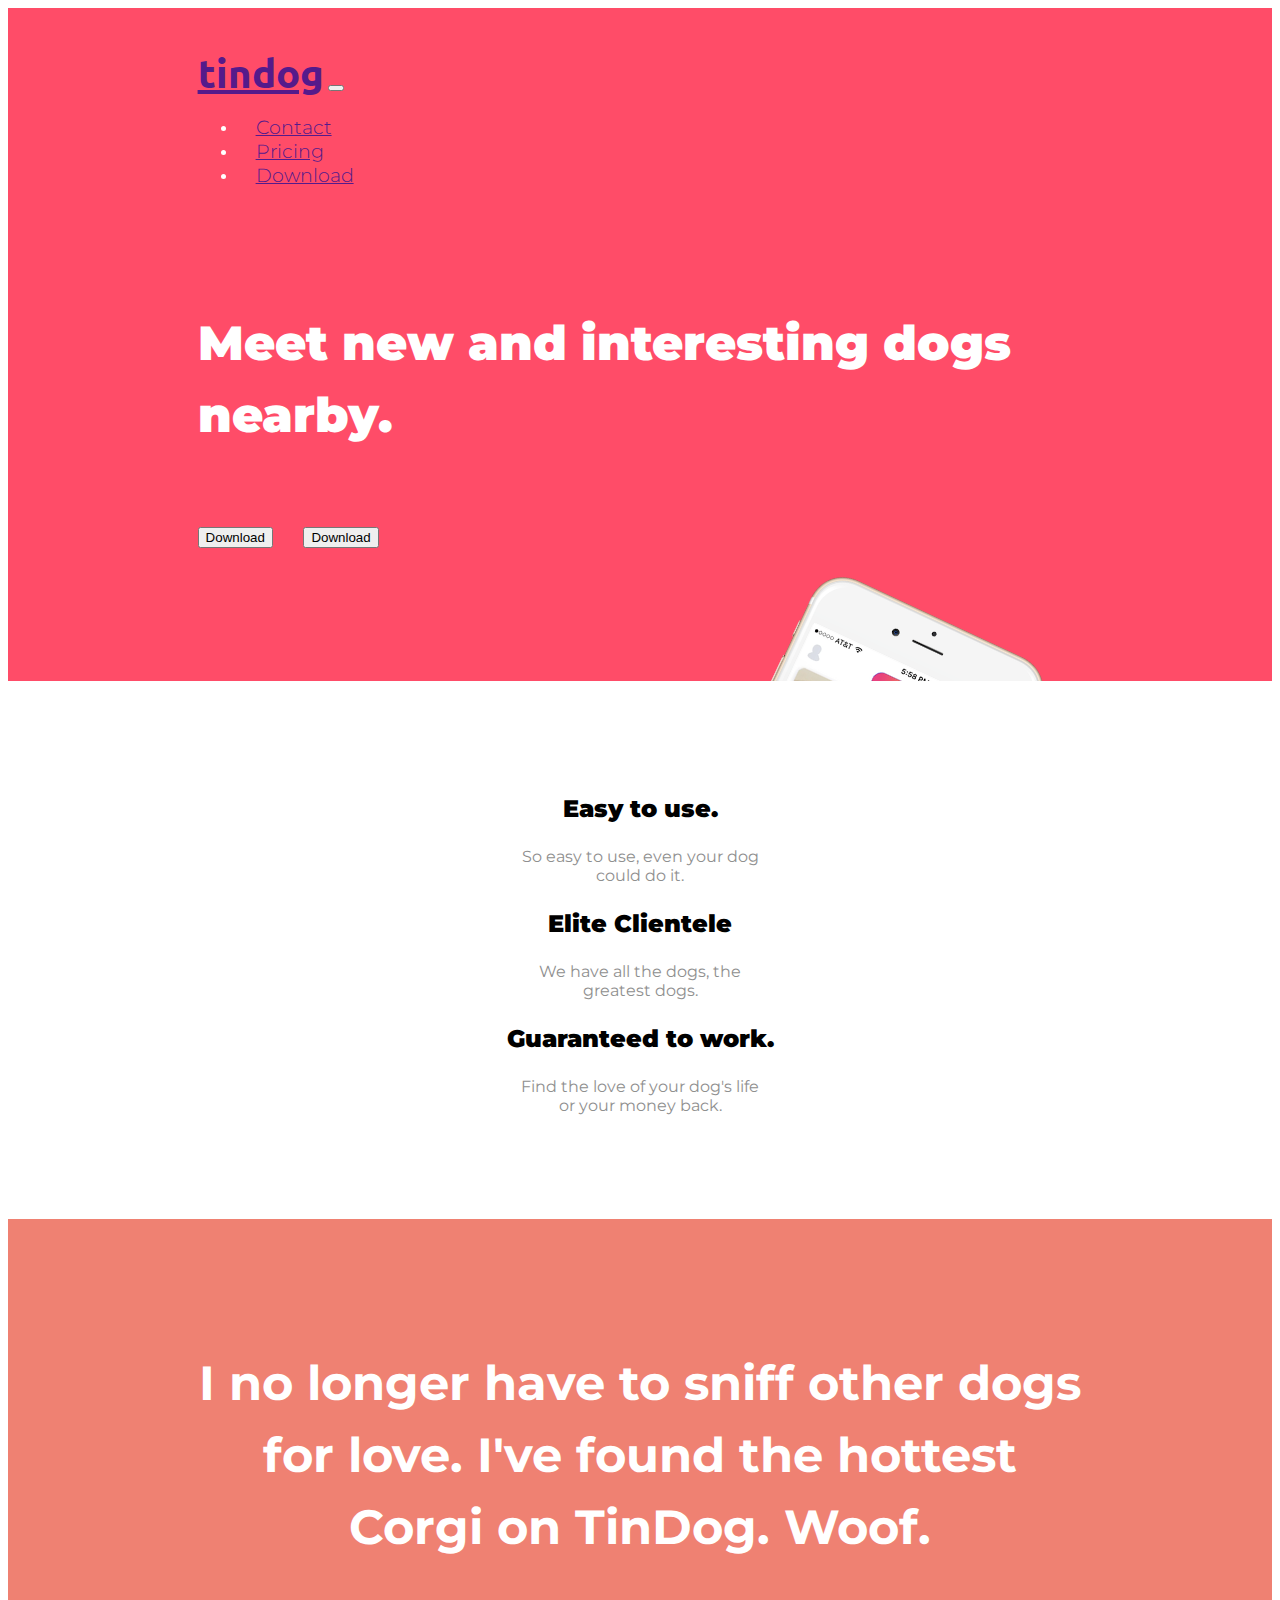
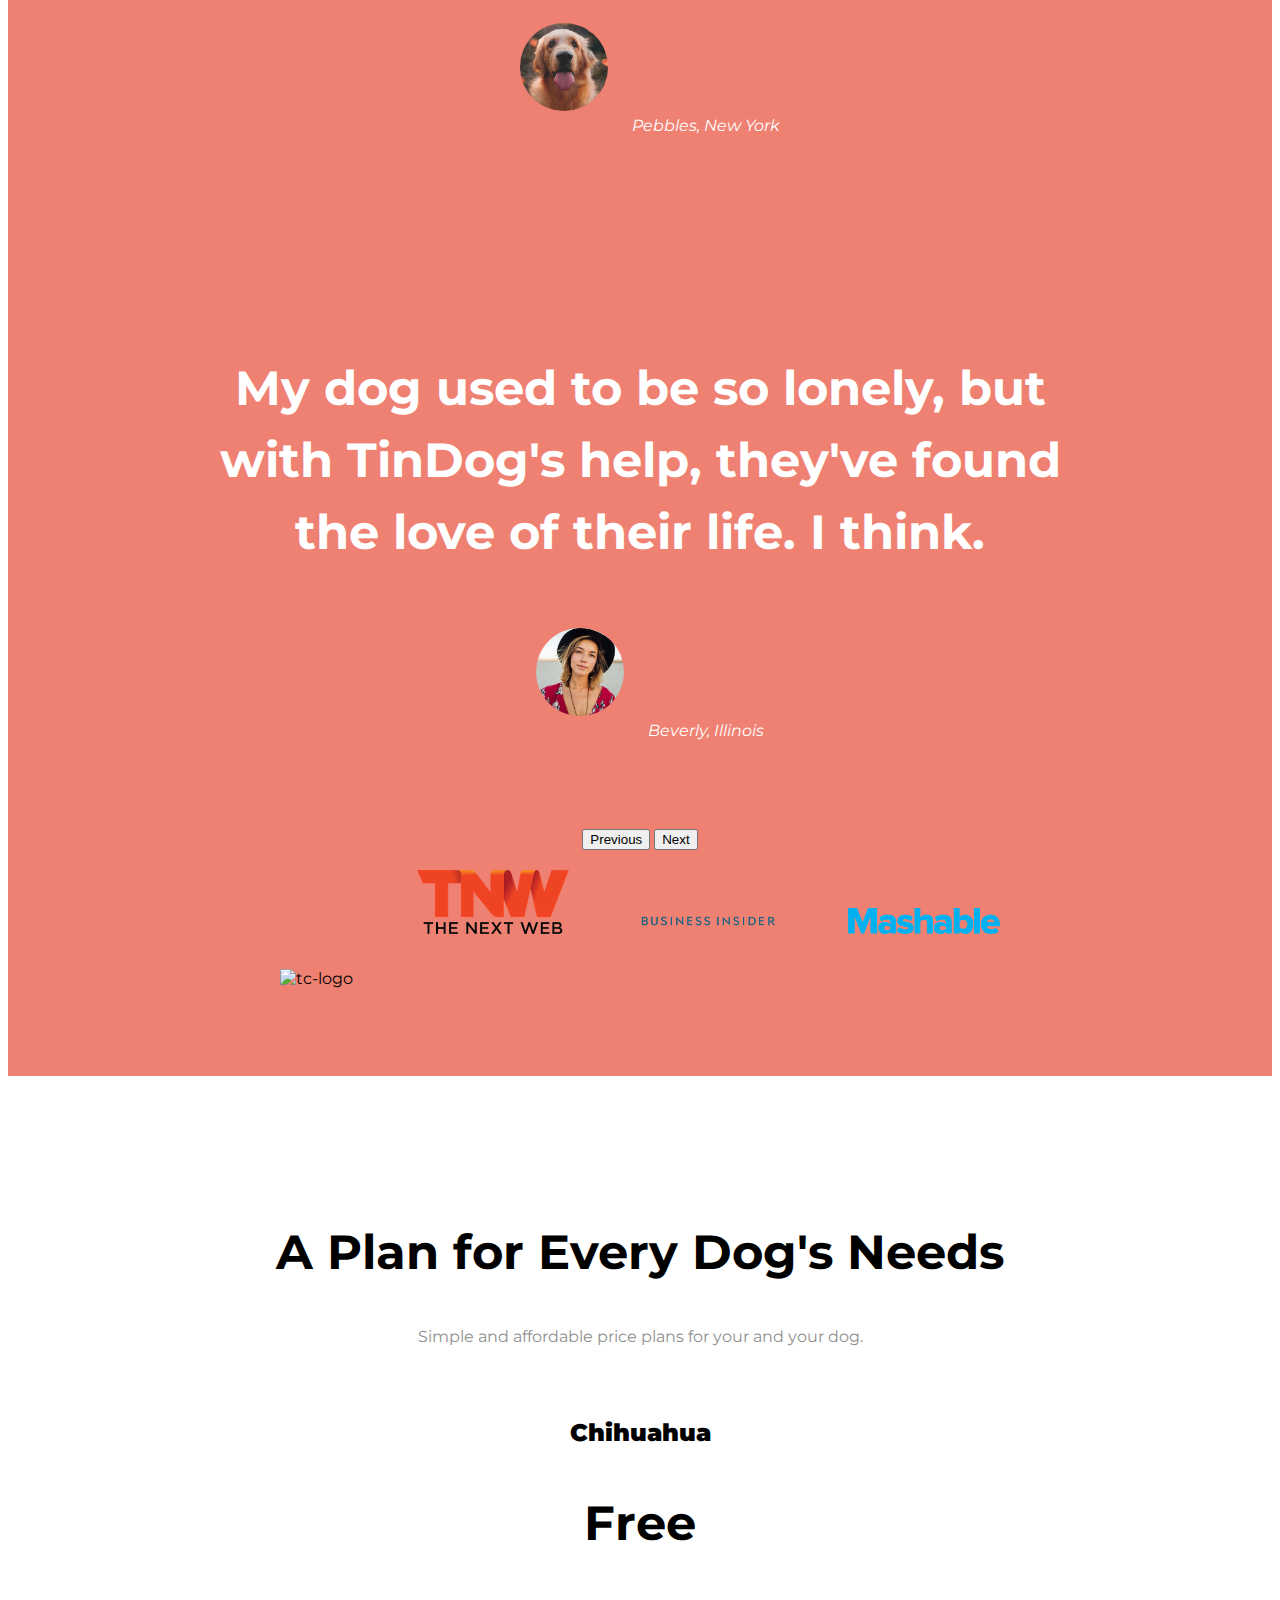
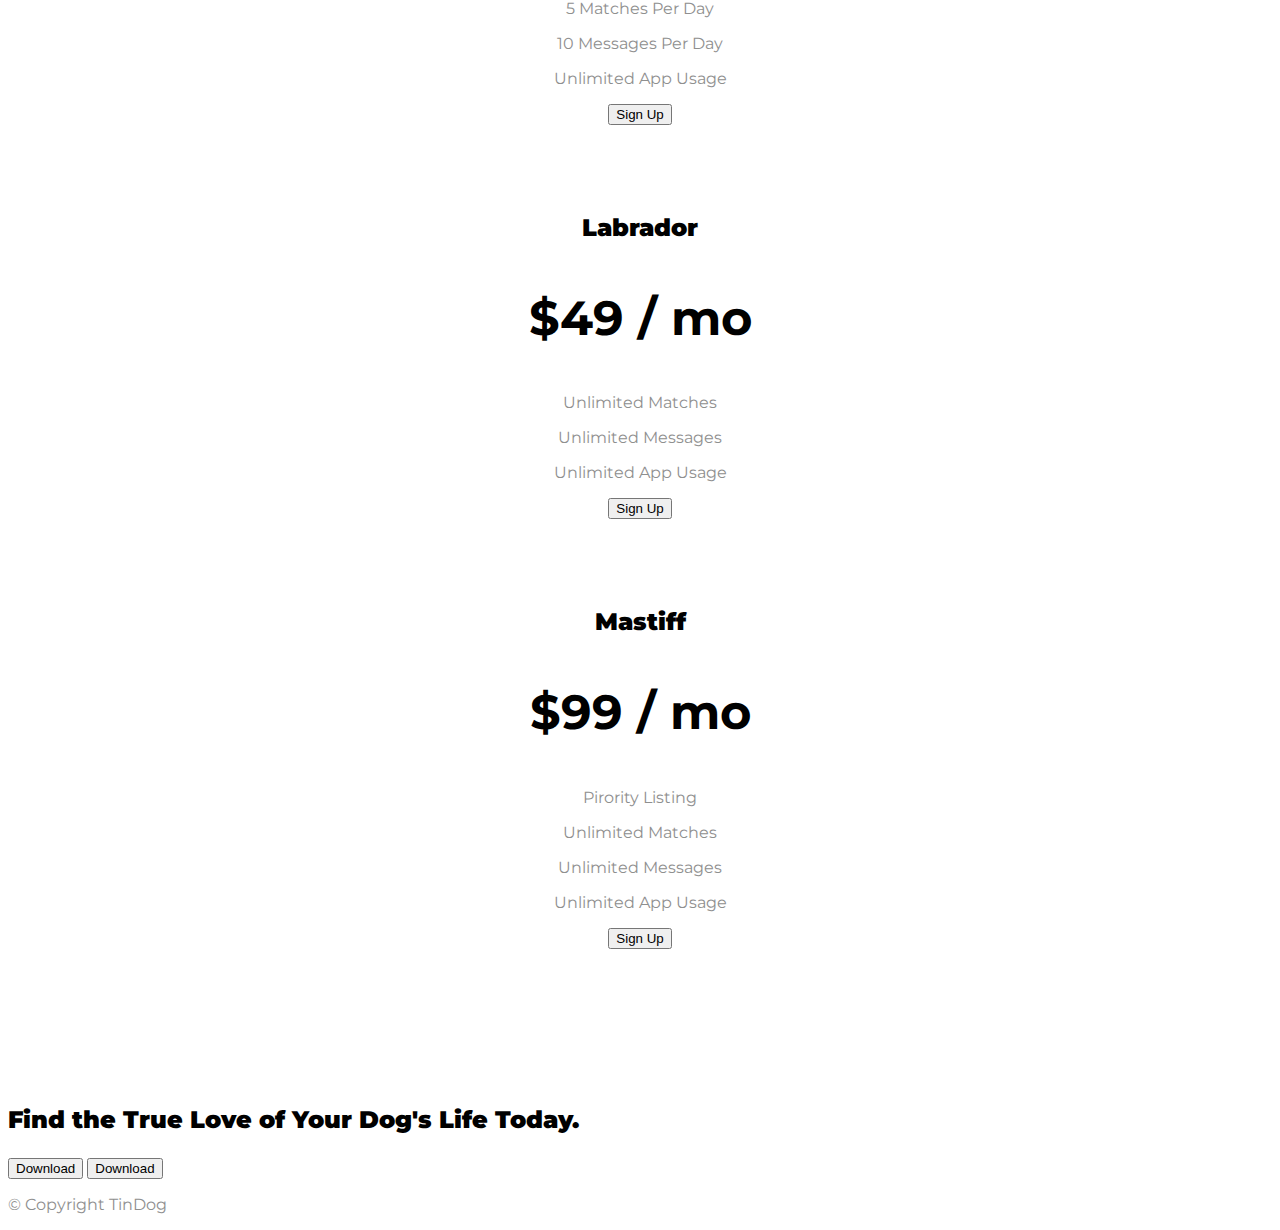
==== index.html @ 6d292dfd "Initial upload - carousel not working" ====
<!DOCTYPE html>
<html>

<head>
  <meta charset="utf-8">
  <title>TinDog</title>

  <!-- google fonts -->
  <link rel="preconnect" href="https://fonts.googleapis.com">
  <link rel="preconnect" href="https://fonts.gstatic.com" crossorigin>
  <link href="https://fonts.googleapis.com/css2?family=Montserrat:wght@300;400;700;800;900&family=Ubuntu&display=swap" rel="stylesheet">

  <!-- CSS Stylesheets -->
  <link href="https://cdn.jsdelivr.net/npm/bootstrap@5.1.3/dist/css/bootstrap.min.css" rel="stylesheet" integrity="sha384-1BmE4kWBq78iYhFldvKuhfTAU6auU8tT94WrHftjDbrCEXSU1oBoqyl2QvZ6jIW3" crossorigin="anonymous">
  <link rel="stylesheet" href="css/styles.css">

  <!-- Font Awesome -->
  <script src="https://kit.fontawesome.com/9efd47492a.js" crossorigin="anonymous"></script>

  <!-- Bootstrap Scripts -->

  <script src="https://code.jquery.com/jquery-3.5.1.slim.min.js" integrity="sha384-DfXdz2htPH0lsSSs5nCTpuj/zy4C+OGpamoFVy38MVBnE+IbbVYUew+OrCXaRkfj" crossorigin="anonymous"></script>
  <script src="https://cdn.jsdelivr.net/npm/@popperjs/core@2.10.2/dist/umd/popper.min.js" integrity="sha384-7+zCNj/IqJ95wo16oMtfsKbZ9ccEh31eOz1HGyDuCQ6wgnyJNSYdrPa03rtR1zdB" crossorigin="anonymous"></script>
  <script src="https://cdn.jsdelivr.net/npm/bootstrap@4.6.0/dist/js/bootstrap.bundle.min.js" integrity="sha384-Piv4xVNRyMGpqkS2by6br4gNJ7DXjqk09RmUpJ8jgGtD7zP9yug3goQfGII0yAns" crossorigin="anonymous"></script>

</head>

<body>

  <section id="title">
    <div class="container-fluid">

      <!-- Nav Bar -->
      <nav class="navbar navbar-expand-lg navbar-dark">
        <a class="navbar-brand" href="">tindog</a>
        <button class="navbar-toggler" type="button" data-toggle="collapse" data-target="#giveItATry" aria-controls="giveItATry" aria-expanded="false" aria-label="Toggle navigation">
          <span class="navbar-toggler-icon"></span>
        </button>
        <div class="collapse navbar-collapse" id="giveItATry">
          <ul class="nav navbar-nav ms-auto">
            <li class="nav-item">
              <a class="nav-link" href="">Contact</a>
            </li>
            <li class="nav-item">
              <a class="nav-link" href="">Pricing</a>
            </li>
            <li class="nav-item">
              <a class="nav-link" href="">Download</a>
            </li>
          </ul>
        </div>
      </nav>



      <!-- Title -->

      <div class="row">
        <div class="col-lg-6">
          <h1>Meet new and interesting dogs nearby.</h1>
          <button type="button" class="btn btn-lg btn-dark download-button"><i class="fab fa-apple"></i> Download</button>
          <button type="button" class="btn btn-lg btn-outline-light download-button"><i class="fab fa-google-play"></i> Download</button>
        </div>
        <div class="col-lg-6">
          <img class="title-image" src="images/iphone6.png" alt="iphone-mockup">
        </div>
      </div>
    </div>
  </section>


  <!-- Features -->

  <section id="features">
    <div class="row">
      <div class="col-lg-4">
        <i class="fas fa-check-circle awesome-features"></i>
        <h3>Easy to use.</h3>
        <p>So easy to use, even your dog<br>could do it.</p>
      </div>
      <div class="col-lg-4">
        <i class="fas fa-bullseye awesome-features"></i>
        <h3>Elite Clientele</h3>
        <p>We have all the dogs, the<br>greatest dogs.</p>
      </div>
      <div class="col-lg-4">
        <i class="fas fa-heart awesome-features"></i>
        <h3>Guaranteed to work.</h3>
        <p>Find the love of your dog's life<br>or your money back.</p>
      </div>
    </div>
  </section>


  <!-- Testimonials -->

  <section id="testimonials">

    <div id="testimonial-carousel" class="carousel slide" data-bs-ride="carousel">
      <div class="carousel-inner">
        <!-- Carousel item 1 -->
        <div class="carousel-item active">
          <h2>I no longer have to sniff other dogs for love. I've found the hottest Corgi on TinDog. Woof.</h2>
          <img class="testimonial-image" src="images/dog-img.jpg" alt="dog-profile">
          <em>Pebbles, New York</em>
        </div>
        <!-- Carousel item 2 -->
        <div class="carousel-item">
          <h2 class="testimonial-text">My dog used to be so lonely, but with TinDog's help, they've found the love of their life. I think.</h2>
          <img class="testimonial-image" src="images/lady-img.jpg" alt="lady-profile">
          <em>Beverly, Illinois</em>
        </div>

      </div>
      <button class="carousel-control-prev" type="button" data-bs-target="#testimonial-carousel" data-bs-slide="prev">
        <span class="carousel-control-prev-icon" aria-hidden="true"></span>
        <span class="visually-hidden">Previous</span>
      </button>
      <button class="carousel-control-next" type="button" data-bs-target="#testimonial-carousel" data-bs-slide="next">
        <span class="carousel-control-next-icon" aria-hidden="true"></span>
        <span class="visually-hidden">Next</span>
      </button>
    </div>

  </section>


  <!-- Press -->

  <section id="press">
    <img class="press-logo" src="images/techcrunch.png" alt="tc-logo">
    <img class="press-logo" src="images/tnw.png" alt="tnw-logo">
    <img class="press-logo" src="images/bizinsider.png" alt="biz-insider-logo">
    <img class="press-logo" src="images/mashable.png" alt="mashable-logo">

  </section>


  <!-- Pricing -->

  <section id="pricing">

    <h2>A Plan for Every Dog's Needs</h2>
    <p>Simple and affordable price plans for your and your dog.</p>

    <div class="row">
      <div class="pricing-column col-lg-4 col-md-6">
        <div class="card">
          <div class="card-header">
            <h3>Chihuahua</h3>
          </div>
          <div class="card-body">
            <h2>Free</h2>
            <p>5 Matches Per Day</p>
            <p>10 Messages Per Day</p>
            <p>Unlimited App Usage</p>
            <button type="button" class="w-100 btn btn-lg btn-outline-primary">Sign Up</button>
          </div>
        </div>
      </div>
      <div class="pricing-column col-lg-4 col-md-6">
        <div class="card">
          <div class="card-header">
            <h3>Labrador</h3>
          </div>
          <div class="card-body">
            <h2>$49 / mo</h2>
            <p>Unlimited Matches</p>
            <p>Unlimited Messages</p>
            <p>Unlimited App Usage</p>
            <button type="button" class="w-100 btn btn-lg btn-primary">Sign Up</button>
          </div>
        </div>
      </div>
      <div class="pricing-column col-lg-4">
        <div class="card">
          <div class="card-header">
            <h3>Mastiff</h3>
          </div>
          <div class="card-body">
            <h2>$99 / mo</h2>
            <p>Pirority Listing</p>
            <p>Unlimited Matches</p>
            <p>Unlimited Messages</p>
            <p>Unlimited App Usage</p>
            <button type="button" class="w-100 btn btn-lg btn-primary">Sign Up</button>
          </div>
        </div>
      </div>
    </div>

  </section>


  <!-- Call to Action -->

  <section id="cta">

    <h3>Find the True Love of Your Dog's Life Today.</h3>
    <button type="button">Download</button>
    <button type="button">Download</button>

  </section>


  <!-- Footer -->

  <footer id="footer">

    <p>© Copyright TinDog</p>

  </footer>

  <script src="https://code.jquery.com/jquery-3.4.1.slim.min.js" integrity="sha384-J6qa4849blE2+poT4WnyKhv5vZF5SrPo0iEjwBvKU7imGFAV0wwj1yYfoRSJoZ+n" crossorigin="anonymous"></script>

  <script src="https://cdn.jsdelivr.net/npm/popper.js@1.16.0/dist/umd/popper.min.js" integrity="sha384-Q6E9RHvbIyZFJoft+2mJbHaEWldlvI9IOYy5n3zV9zzTtmI3UksdQRVvoxMfooAo" crossorigin="anonymous"></script>

  <script src="https://stackpath.bootstrapcdn.com/bootstrap/4.4.1/js/bootstrap.min.js" integrity="sha384-wfSDF2E50Y2D1uUdj0O3uMBJnjuUD4Ih7YwaYd1iqfktj0Uod8GCExl3Og8ifwB6" crossorigin="anonymous"></script>

</body>

</html>
---- css/styles.css ----
body {
  font-family: Montserrat;
}

#title {
  background-color: #ff4c68;
  color: #fff;
}

.container-fluid {
  padding: 3% 15% 7%;
}

h1 {
  font-weight: 900;
  font-size: 3rem;
  line-height: 1.5;
}

/* Navigation bar */

.navbar {
  padding: 0 0 4.5rem;

}

.navbar-brand {
  font-family: Ubuntu;
  font-size: 2.5rem;
  font-weight: bold;
}

.nav-item {
  padding: 0 18px;
}

.nav-link {
  font-size: 1.2rem;
  font-family: Montserrat;
  font-weight: 300;
}

/* Download buttons */

.download-button {
  margin: 5% 3% 5% 0;
}

/* Title image */

.title-image {
  width: 20%;
  transform: rotate(25deg);
  position: absolute;
  right: 25%;
}

/* Features */

#features {
  text-align: center;
  padding: 7% 15%;
  background-color: #fff;
  position: relative;
}

.awesome-features {
  color: #ef8172;
  font-size: 4.5rem;
  padding: 30px 0;
}

.awesome-features:hover {
  color: #ff4c68;
}

h3 {
  font-weight: 900;
  font-size: 1.5rem;
}

p {
  color: #8f8f8f;
}

/* Testimonial section */

#testimonials {
  text-align: center;
  background-color: #ef8172;
  color: #fff;
}

h2 {
  font-family: Montserrat;
  font-weight: 700;
  font-size: 3rem;
  line-height: 1.5;
}

.testimonial-image {
  width: 10%;
  border-radius: 100%;
  margin: 20px;
}

.carousel-item {
  padding: 7% 15%;
}

/* Press section */

#press {
  background-color: #ef8172;
  text-align: center;
  padding-bottom: 3%;
}

.press-logo {
  width: 12%;
  margin: 20px 30px 50px;
}


/* Pricing section */

#pricing {
  padding: 100px;
  text-align: center;
}

.pricing-column {
  padding: 3% 2%;
}
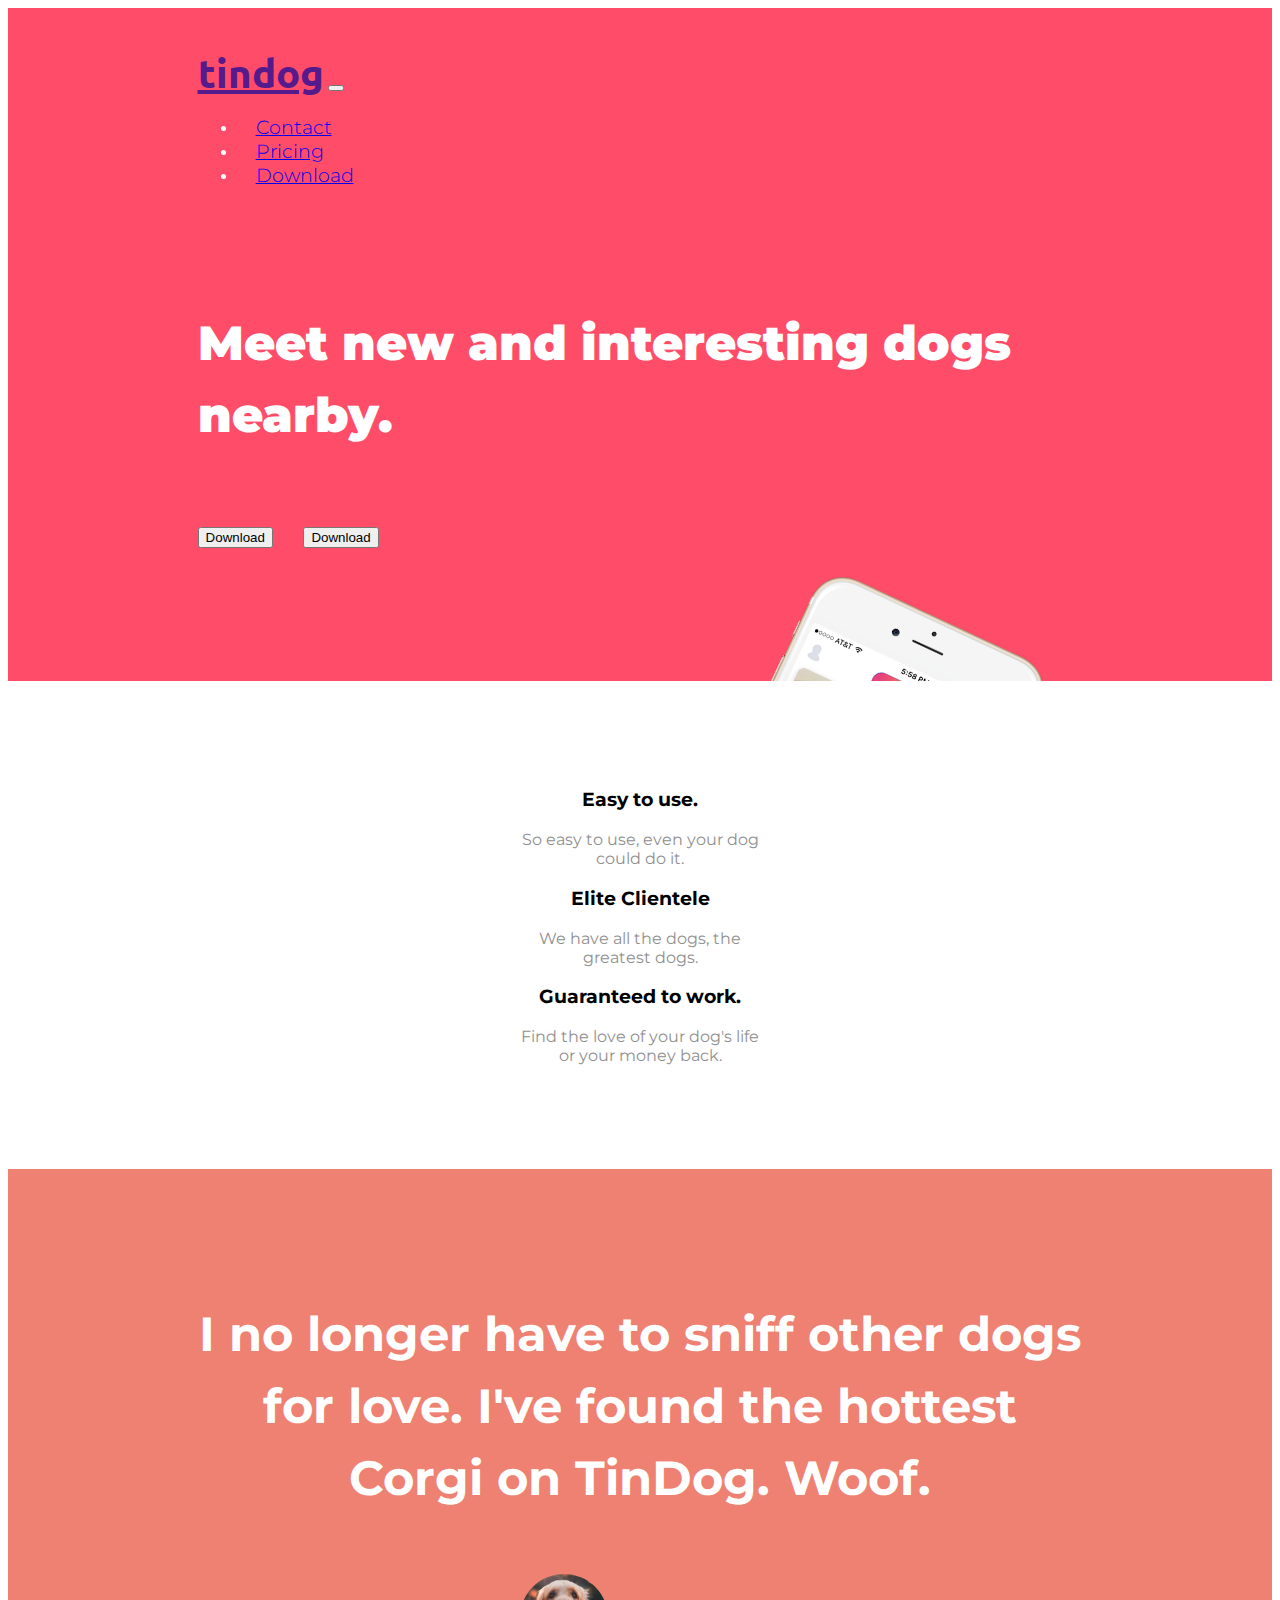
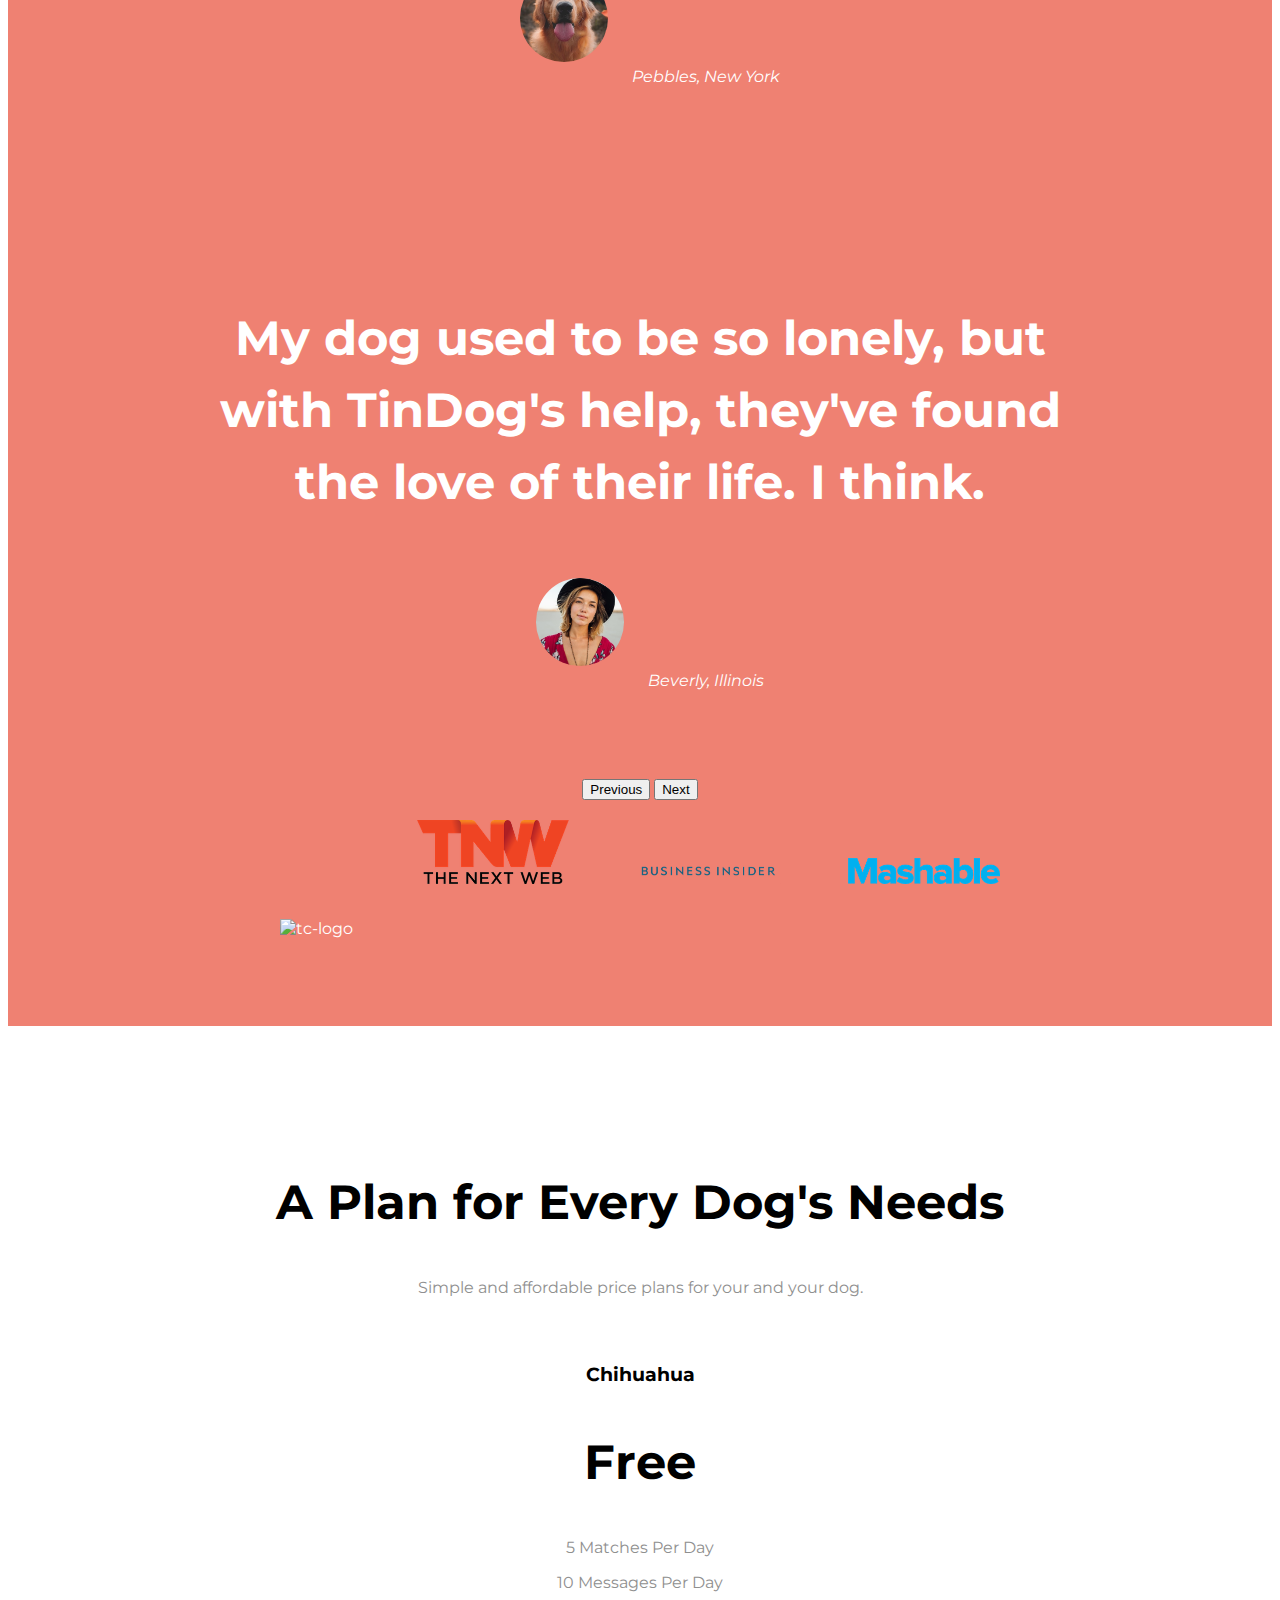
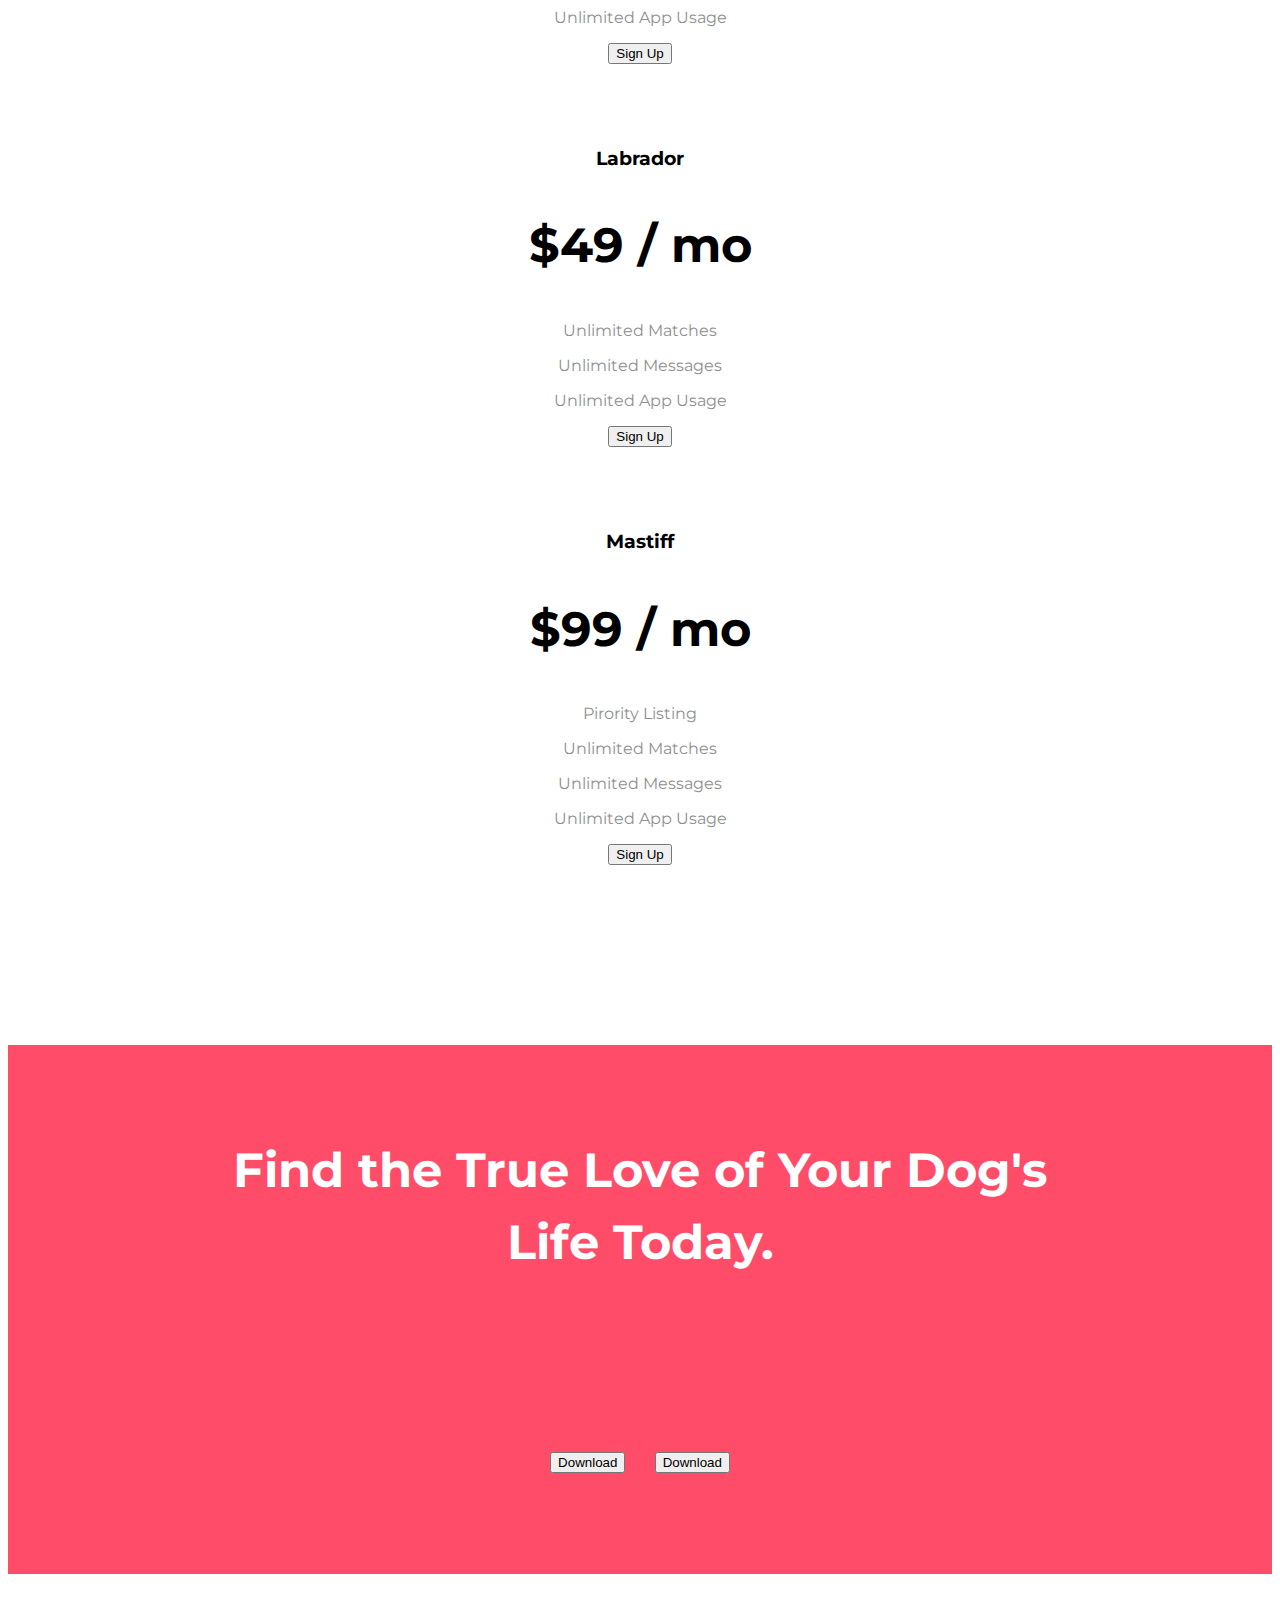
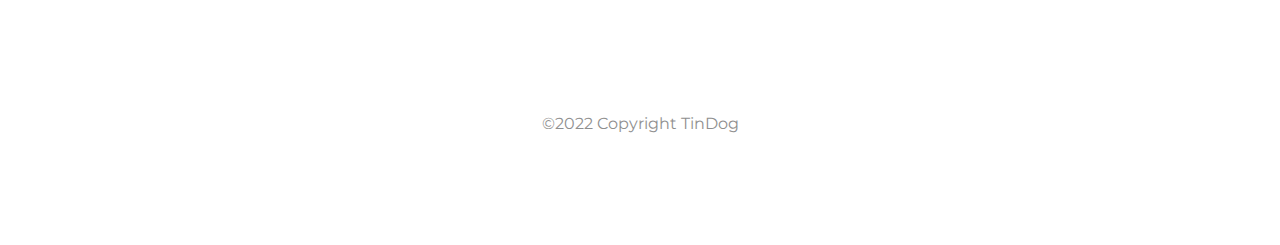
==== commit 6df360ed: "CSS refactored" ====
--- a/index.html
+++ b/index.html
@@ -1,222 +1,217 @@
-<!DOCTYPE html>
-<html>
-
-<head>
-  <meta charset="utf-8">
-  <title>TinDog</title>
-
-  <!-- google fonts -->
-  <link rel="preconnect" href="https://fonts.googleapis.com">
-  <link rel="preconnect" href="https://fonts.gstatic.com" crossorigin>
-  <link href="https://fonts.googleapis.com/css2?family=Montserrat:wght@300;400;700;800;900&family=Ubuntu&display=swap" rel="stylesheet">
-
-  <!-- CSS Stylesheets -->
-  <link href="https://cdn.jsdelivr.net/npm/bootstrap@5.1.3/dist/css/bootstrap.min.css" rel="stylesheet" integrity="sha384-1BmE4kWBq78iYhFldvKuhfTAU6auU8tT94WrHftjDbrCEXSU1oBoqyl2QvZ6jIW3" crossorigin="anonymous">
-  <link rel="stylesheet" href="css/styles.css">
-
-  <!-- Font Awesome -->
-  <script src="https://kit.fontawesome.com/9efd47492a.js" crossorigin="anonymous"></script>
-
-  <!-- Bootstrap Scripts -->
-
-  <script src="https://code.jquery.com/jquery-3.5.1.slim.min.js" integrity="sha384-DfXdz2htPH0lsSSs5nCTpuj/zy4C+OGpamoFVy38MVBnE+IbbVYUew+OrCXaRkfj" crossorigin="anonymous"></script>
-  <script src="https://cdn.jsdelivr.net/npm/@popperjs/core@2.10.2/dist/umd/popper.min.js" integrity="sha384-7+zCNj/IqJ95wo16oMtfsKbZ9ccEh31eOz1HGyDuCQ6wgnyJNSYdrPa03rtR1zdB" crossorigin="anonymous"></script>
-  <script src="https://cdn.jsdelivr.net/npm/bootstrap@4.6.0/dist/js/bootstrap.bundle.min.js" integrity="sha384-Piv4xVNRyMGpqkS2by6br4gNJ7DXjqk09RmUpJ8jgGtD7zP9yug3goQfGII0yAns" crossorigin="anonymous"></script>
-
-</head>
-
-<body>
-
-  <section id="title">
-    <div class="container-fluid">
-
-      <!-- Nav Bar -->
-      <nav class="navbar navbar-expand-lg navbar-dark">
-        <a class="navbar-brand" href="">tindog</a>
-        <button class="navbar-toggler" type="button" data-toggle="collapse" data-target="#giveItATry" aria-controls="giveItATry" aria-expanded="false" aria-label="Toggle navigation">
-          <span class="navbar-toggler-icon"></span>
-        </button>
-        <div class="collapse navbar-collapse" id="giveItATry">
-          <ul class="nav navbar-nav ms-auto">
-            <li class="nav-item">
-              <a class="nav-link" href="">Contact</a>
-            </li>
-            <li class="nav-item">
-              <a class="nav-link" href="">Pricing</a>
-            </li>
-            <li class="nav-item">
-              <a class="nav-link" href="">Download</a>
-            </li>
-          </ul>
-        </div>
-      </nav>
-
-
-
-      <!-- Title -->
-
-      <div class="row">
-        <div class="col-lg-6">
-          <h1>Meet new and interesting dogs nearby.</h1>
-          <button type="button" class="btn btn-lg btn-dark download-button"><i class="fab fa-apple"></i> Download</button>
-          <button type="button" class="btn btn-lg btn-outline-light download-button"><i class="fab fa-google-play"></i> Download</button>
-        </div>
-        <div class="col-lg-6">
-          <img class="title-image" src="images/iphone6.png" alt="iphone-mockup">
-        </div>
-      </div>
-    </div>
-  </section>
-
-
-  <!-- Features -->
-
-  <section id="features">
-    <div class="row">
-      <div class="col-lg-4">
-        <i class="fas fa-check-circle awesome-features"></i>
-        <h3>Easy to use.</h3>
-        <p>So easy to use, even your dog<br>could do it.</p>
-      </div>
-      <div class="col-lg-4">
-        <i class="fas fa-bullseye awesome-features"></i>
-        <h3>Elite Clientele</h3>
-        <p>We have all the dogs, the<br>greatest dogs.</p>
-      </div>
-      <div class="col-lg-4">
-        <i class="fas fa-heart awesome-features"></i>
-        <h3>Guaranteed to work.</h3>
-        <p>Find the love of your dog's life<br>or your money back.</p>
-      </div>
-    </div>
-  </section>
-
-
-  <!-- Testimonials -->
-
-  <section id="testimonials">
-
-    <div id="testimonial-carousel" class="carousel slide" data-bs-ride="carousel">
-      <div class="carousel-inner">
-        <!-- Carousel item 1 -->
-        <div class="carousel-item active">
-          <h2>I no longer have to sniff other dogs for love. I've found the hottest Corgi on TinDog. Woof.</h2>
-          <img class="testimonial-image" src="images/dog-img.jpg" alt="dog-profile">
-          <em>Pebbles, New York</em>
-        </div>
-        <!-- Carousel item 2 -->
-        <div class="carousel-item">
-          <h2 class="testimonial-text">My dog used to be so lonely, but with TinDog's help, they've found the love of their life. I think.</h2>
-          <img class="testimonial-image" src="images/lady-img.jpg" alt="lady-profile">
-          <em>Beverly, Illinois</em>
-        </div>
-
-      </div>
-      <button class="carousel-control-prev" type="button" data-bs-target="#testimonial-carousel" data-bs-slide="prev">
-        <span class="carousel-control-prev-icon" aria-hidden="true"></span>
-        <span class="visually-hidden">Previous</span>
-      </button>
-      <button class="carousel-control-next" type="button" data-bs-target="#testimonial-carousel" data-bs-slide="next">
-        <span class="carousel-control-next-icon" aria-hidden="true"></span>
-        <span class="visually-hidden">Next</span>
-      </button>
-    </div>
-
-  </section>
-
-
-  <!-- Press -->
-
-  <section id="press">
-    <img class="press-logo" src="images/techcrunch.png" alt="tc-logo">
-    <img class="press-logo" src="images/tnw.png" alt="tnw-logo">
-    <img class="press-logo" src="images/bizinsider.png" alt="biz-insider-logo">
-    <img class="press-logo" src="images/mashable.png" alt="mashable-logo">
-
-  </section>
-
-
-  <!-- Pricing -->
-
-  <section id="pricing">
-
-    <h2>A Plan for Every Dog's Needs</h2>
-    <p>Simple and affordable price plans for your and your dog.</p>
-
-    <div class="row">
-      <div class="pricing-column col-lg-4 col-md-6">
-        <div class="card">
-          <div class="card-header">
-            <h3>Chihuahua</h3>
-          </div>
-          <div class="card-body">
-            <h2>Free</h2>
-            <p>5 Matches Per Day</p>
-            <p>10 Messages Per Day</p>
-            <p>Unlimited App Usage</p>
-            <button type="button" class="w-100 btn btn-lg btn-outline-primary">Sign Up</button>
-          </div>
-        </div>
-      </div>
-      <div class="pricing-column col-lg-4 col-md-6">
-        <div class="card">
-          <div class="card-header">
-            <h3>Labrador</h3>
-          </div>
-          <div class="card-body">
-            <h2>$49 / mo</h2>
-            <p>Unlimited Matches</p>
-            <p>Unlimited Messages</p>
-            <p>Unlimited App Usage</p>
-            <button type="button" class="w-100 btn btn-lg btn-primary">Sign Up</button>
-          </div>
-        </div>
-      </div>
-      <div class="pricing-column col-lg-4">
-        <div class="card">
-          <div class="card-header">
-            <h3>Mastiff</h3>
-          </div>
-          <div class="card-body">
-            <h2>$99 / mo</h2>
-            <p>Pirority Listing</p>
-            <p>Unlimited Matches</p>
-            <p>Unlimited Messages</p>
-            <p>Unlimited App Usage</p>
-            <button type="button" class="w-100 btn btn-lg btn-primary">Sign Up</button>
-          </div>
-        </div>
-      </div>
-    </div>
-
-  </section>
-
-
-  <!-- Call to Action -->
-
-  <section id="cta">
-
-    <h3>Find the True Love of Your Dog's Life Today.</h3>
-    <button type="button">Download</button>
-    <button type="button">Download</button>
-
-  </section>
-
-
-  <!-- Footer -->
-
-  <footer id="footer">
-
-    <p>© Copyright TinDog</p>
-
-  </footer>
-
-  <script src="https://code.jquery.com/jquery-3.4.1.slim.min.js" integrity="sha384-J6qa4849blE2+poT4WnyKhv5vZF5SrPo0iEjwBvKU7imGFAV0wwj1yYfoRSJoZ+n" crossorigin="anonymous"></script>
-
-  <script src="https://cdn.jsdelivr.net/npm/popper.js@1.16.0/dist/umd/popper.min.js" integrity="sha384-Q6E9RHvbIyZFJoft+2mJbHaEWldlvI9IOYy5n3zV9zzTtmI3UksdQRVvoxMfooAo" crossorigin="anonymous"></script>
-
-  <script src="https://stackpath.bootstrapcdn.com/bootstrap/4.4.1/js/bootstrap.min.js" integrity="sha384-wfSDF2E50Y2D1uUdj0O3uMBJnjuUD4Ih7YwaYd1iqfktj0Uod8GCExl3Og8ifwB6" crossorigin="anonymous"></script>
-
-</body>
-
-</html>
+<!DOCTYPE html>
+<html>
+
+<head>
+  <meta charset="utf-8">
+  <title>TinDog</title>
+
+  <!-- google fonts -->
+  <link rel="preconnect" href="https://fonts.googleapis.com">
+  <link rel="preconnect" href="https://fonts.gstatic.com" crossorigin>
+  <link href="https://fonts.googleapis.com/css2?family=Montserrat:wght@300;400;700;800;900&family=Ubuntu&display=swap" rel="stylesheet">
+
+  <!-- CSS Stylesheets -->
+  <link href="https://cdn.jsdelivr.net/npm/bootstrap@5.1.3/dist/css/bootstrap.min.css" rel="stylesheet" integrity="sha384-1BmE4kWBq78iYhFldvKuhfTAU6auU8tT94WrHftjDbrCEXSU1oBoqyl2QvZ6jIW3" crossorigin="anonymous">
+  <link rel="stylesheet" href="css/styles.css">
+
+  <!-- Font Awesome -->
+  <script src="https://kit.fontawesome.com/9efd47492a.js" crossorigin="anonymous"></script>
+
+  <!-- Bootstrap Scripts -->
+
+  <script src="https://code.jquery.com/jquery-3.5.1.slim.min.js" integrity="sha384-DfXdz2htPH0lsSSs5nCTpuj/zy4C+OGpamoFVy38MVBnE+IbbVYUew+OrCXaRkfj" crossorigin="anonymous"></script>
+  <script src="https://cdn.jsdelivr.net/npm/bootstrap@5.1.3/dist/js/bootstrap.bundle.min.js" integrity="sha384-ka7Sk0Gln4gmtz2MlQnikT1wXgYsOg+OMhuP+IlRH9sENBO0LRn5q+8nbTov4+1p" crossorigin="anonymous"></script>
+
+</head>
+
+<body>
+
+  <section class="coloured-section" id="title">
+    <div class="container-fluid">
+
+      <!-- Nav Bar -->
+      <nav class="navbar navbar-expand-lg navbar-dark">
+        <a class="navbar-brand" href="">tindog</a>
+        <button class="navbar-toggler" type="button" data-toggle="collapse" data-target="#giveItATry" aria-controls="giveItATry" aria-expanded="false" aria-label="Toggle navigation">
+          <span class="navbar-toggler-icon"></span>
+        </button>
+        <div class="collapse navbar-collapse" id="giveItATry">
+          <ul class="nav navbar-nav ms-auto">
+            <li class="nav-item">
+              <a class="nav-link" href="#footer">Contact</a>
+            </li>
+            <li class="nav-item">
+              <a class="nav-link" href="#pricing">Pricing</a>
+            </li>
+            <li class="nav-item">
+              <a class="nav-link" href="#cta">Download</a>
+            </li>
+          </ul>
+        </div>
+      </nav>
+
+
+
+      <!-- Title -->
+
+      <div class="row">
+        <div class="col-lg-6">
+          <h1 class="big-heading">Meet new and interesting dogs nearby.</h1>
+          <button type="button" class="btn btn-lg btn-dark download-button"><i class="fab fa-apple"></i> Download</button>
+          <button type="button" class="btn btn-lg btn-outline-light download-button"><i class="fab fa-google-play"></i> Download</button>
+        </div>
+        <div class="col-lg-6">
+          <img class="title-image" src="images/iphone6.png" alt="iphone-mockup">
+        </div>
+      </div>
+    </div>
+  </section>
+
+  <!-- Features -->
+
+  <section class="white-section" id="features">
+    <div class="container-fluid">
+      <div class="row">
+        <div class="col-lg-4">
+          <i class="fas fa-check-circle awesome-features"></i>
+          <h3 class="feature-title">Easy to use.</h3>
+          <p>So easy to use, even your dog<br>could do it.</p>
+        </div>
+        <div class="col-lg-4">
+          <i class="fas fa-bullseye awesome-features"></i>
+          <h3 class="feature-title">Elite Clientele</h3>
+          <p>We have all the dogs, the<br>greatest dogs.</p>
+        </div>
+        <div class="col-lg-4">
+          <i class="fas fa-heart awesome-features"></i>
+          <h3 class="feature-title">Guaranteed to work.</h3>
+          <p>Find the love of your dog's life<br>or your money back.</p>
+        </div>
+      </div>
+    </div>
+  </section>
+
+
+  <!-- Testimonials -->
+
+  <section class="coloured-section" id="testimonials">
+
+    <div id="testimonial-carousel" class="carousel slide" data-bs-ride="carousel">
+      <div class="carousel-inner">
+        <!-- Carousel item 1 -->
+        <div class="carousel-item active container-fluid">
+          <h2 class="testimonial-text">I no longer have to sniff other dogs for love. I've found the hottest Corgi on TinDog. Woof.</h2>
+          <img class="testimonial-image" src="images/dog-img.jpg" alt="dog-profile">
+          <em>Pebbles, New York</em>
+        </div>
+        <!-- Carousel item 2 -->
+        <div class="carousel-item container-fluid">
+          <h2 class="testimonial-text">My dog used to be so lonely, but with TinDog's help, they've found the love of their life. I think.</h2>
+          <img class="testimonial-image" src="images/lady-img.jpg" alt="lady-profile">
+          <em>Beverly, Illinois</em>
+        </div>
+
+      </div>
+      <button class="carousel-control-prev" type="button" data-bs-target="#testimonial-carousel" data-bs-slide="prev">
+        <span class="carousel-control-prev-icon" aria-hidden="true"></span>
+        <span class="visually-hidden">Previous</span>
+      </button>
+      <button class="carousel-control-next" type="button" data-bs-target="#testimonial-carousel" data-bs-slide="next">
+        <span class="carousel-control-next-icon" aria-hidden="true"></span>
+        <span class="visually-hidden">Next</span>
+      </button>
+    </div>
+
+  </section>
+
+
+  <!-- Press -->
+
+  <section class="coloured-section" id="press">
+    <img class="press-logo" src="images/techcrunch.png" alt="tc-logo">
+    <img class="press-logo" src="images/tnw.png" alt="tnw-logo">
+    <img class="press-logo" src="images/bizinsider.png" alt="biz-insider-logo">
+    <img class="press-logo" src="images/mashable.png" alt="mashable-logo">
+
+  </section>
+
+
+  <!-- Pricing -->
+
+  <section class="white-section" id="pricing">
+
+    <h2 class="section-heading">A Plan for Every Dog's Needs</h2>
+    <p>Simple and affordable price plans for your and your dog.</p>
+
+    <div class="row">
+      <div class="pricing-column col-lg-4 col-md-6">
+        <div class="card">
+          <div class="card-header">
+            <h3>Chihuahua</h3>
+          </div>
+          <div class="card-body">
+            <h2 class="price-text">Free</h2>
+            <p>5 Matches Per Day</p>
+            <p>10 Messages Per Day</p>
+            <p>Unlimited App Usage</p>
+            <button type="button" class="w-100 btn btn-lg btn-outline-primary">Sign Up</button>
+          </div>
+        </div>
+      </div>
+      <div class="pricing-column col-lg-4 col-md-6">
+        <div class="card">
+          <div class="card-header">
+            <h3>Labrador</h3>
+          </div>
+          <div class="card-body">
+            <h2 class="price-text">$49 / mo</h2>
+            <p>Unlimited Matches</p>
+            <p>Unlimited Messages</p>
+            <p>Unlimited App Usage</p>
+            <button type="button" class="w-100 btn btn-lg btn-primary">Sign Up</button>
+          </div>
+        </div>
+      </div>
+      <div class="pricing-column col-lg-4">
+        <div class="card">
+          <div class="card-header">
+            <h3>Mastiff</h3>
+          </div>
+          <div class="card-body">
+            <h2 class="price-text">$99 / mo</h2>
+            <p>Pirority Listing</p>
+            <p>Unlimited Matches</p>
+            <p>Unlimited Messages</p>
+            <p>Unlimited App Usage</p>
+            <button type="button" class="w-100 btn btn-lg btn-primary">Sign Up</button>
+          </div>
+        </div>
+      </div>
+    </div>
+
+  </section>
+
+
+  <!-- Call to Action -->
+
+  <section class="coloured-section" id="cta">
+
+    <h3 class="cta-heading container-fluid">Find the True Love of Your Dog's<br>Life Today.</h3>
+    <button type="button" class="btn btn-lg btn-dark cta-download-button"><i class="fab fa-apple"></i> Download</button>
+    <button type="button" class="btn btn-lg btn-light cta-download-button"><i class="fab fa-google-play"></i> Download</button>
+
+  </section>
+
+
+  <!-- Footer -->
+
+  <footer class="white-section" id="footer">
+    <div class="container-fluid">
+      <p><i class="fab fa-twitter footer-icon"></i> <i class="fab fa-facebook footer-icon"></i> <i class="fab fa-instagram footer-icon"></i> <i class="fas fa-envelope footer-icon"></i></p>
+      <p>©2022 Copyright TinDog</p>
+      </div>
+  </footer>
+
+</body>
+
+</html>
--- a/css/styles.css
+++ b/css/styles.css
@@ -1,22 +1,53 @@
+/* html elements */
+
 body {
   font-family: Montserrat;
+  text-align: center;
 }
 
-#title {
-  background-color: #ff4c68;
-  color: #fff;
+h1, h2, h3, h4, h5, h6 {
+  font-weight: 700;
 }
 
-.container-fluid {
-  padding: 3% 15% 7%;
+p {
+  color: #8f8f8f;
 }
 
-h1 {
+/* Headings */
+
+.big-heading {
   font-weight: 900;
   font-size: 3rem;
   line-height: 1.5;
 }
 
+.section-heading {
+  font-size: 3rem;
+  line-height: 1.5;
+}
+
+.cta-heading {
+  font-size: 3rem;
+  line-height: 1.5;
+  padding-bottom: 3%;
+}
+
+/* Containers */
+
+.container-fluid {
+  padding: 7% 15%;
+}
+
+/* Sections */
+
+.coloured-section {
+  background-color: #ff4c68;
+  color: #fff;
+}
+
+.white-section {
+  background-color: #fff;
+}
 /* Navigation bar */
 
 .navbar {
@@ -40,6 +71,13 @@
   font-weight: 300;
 }
 
+/* Title section */
+
+#title .container-fluid {
+  text-align: left;
+  padding: 3% 15% 7%;
+}
+
 /* Download buttons */
 
 .download-button {
@@ -58,10 +96,11 @@
 /* Features */
 
 #features {
-  text-align: center;
-  padding: 7% 15%;
-  background-color: #fff;
   position: relative;
+}
+
+.feature-title {
+  font-size: 1.5;
 }
 
 .awesome-features {
@@ -74,26 +113,13 @@
   color: #ff4c68;
 }
 
-h3 {
-  font-weight: 900;
-  font-size: 1.5rem;
-}
-
-p {
-  color: #8f8f8f;
-}
-
 /* Testimonial section */
 
 #testimonials {
-  text-align: center;
   background-color: #ef8172;
-  color: #fff;
 }
 
-h2 {
-  font-family: Montserrat;
-  font-weight: 700;
+.testimonial-text {
   font-size: 3rem;
   line-height: 1.5;
 }
@@ -104,15 +130,10 @@
   margin: 20px;
 }
 
-.carousel-item {
-  padding: 7% 15%;
-}
-
 /* Press section */
 
 #press {
   background-color: #ef8172;
-  text-align: center;
   padding-bottom: 3%;
 }
 
@@ -126,9 +147,37 @@
 
 #pricing {
   padding: 100px;
-  text-align: center;
+}
+
+.price-text {
+  font-size: 3rem;
+  line-height: 1.5;
 }
 
 .pricing-column {
   padding: 3% 2%;
 }
+
+/* Call-to-action section */
+
+.cta-download-button {
+  margin: 3% 1% 8%;
+}
+
+/* Footer section */
+
+.footer-icon {
+  margin: 0 0.8%;
+}
+
+
+@media (max-width: 1028px) {
+  #title {
+    text-align: center;
+  }
+  .title-image {
+    position: static;
+    width: 100%;
+    transform: rotate(0);
+  }
+}
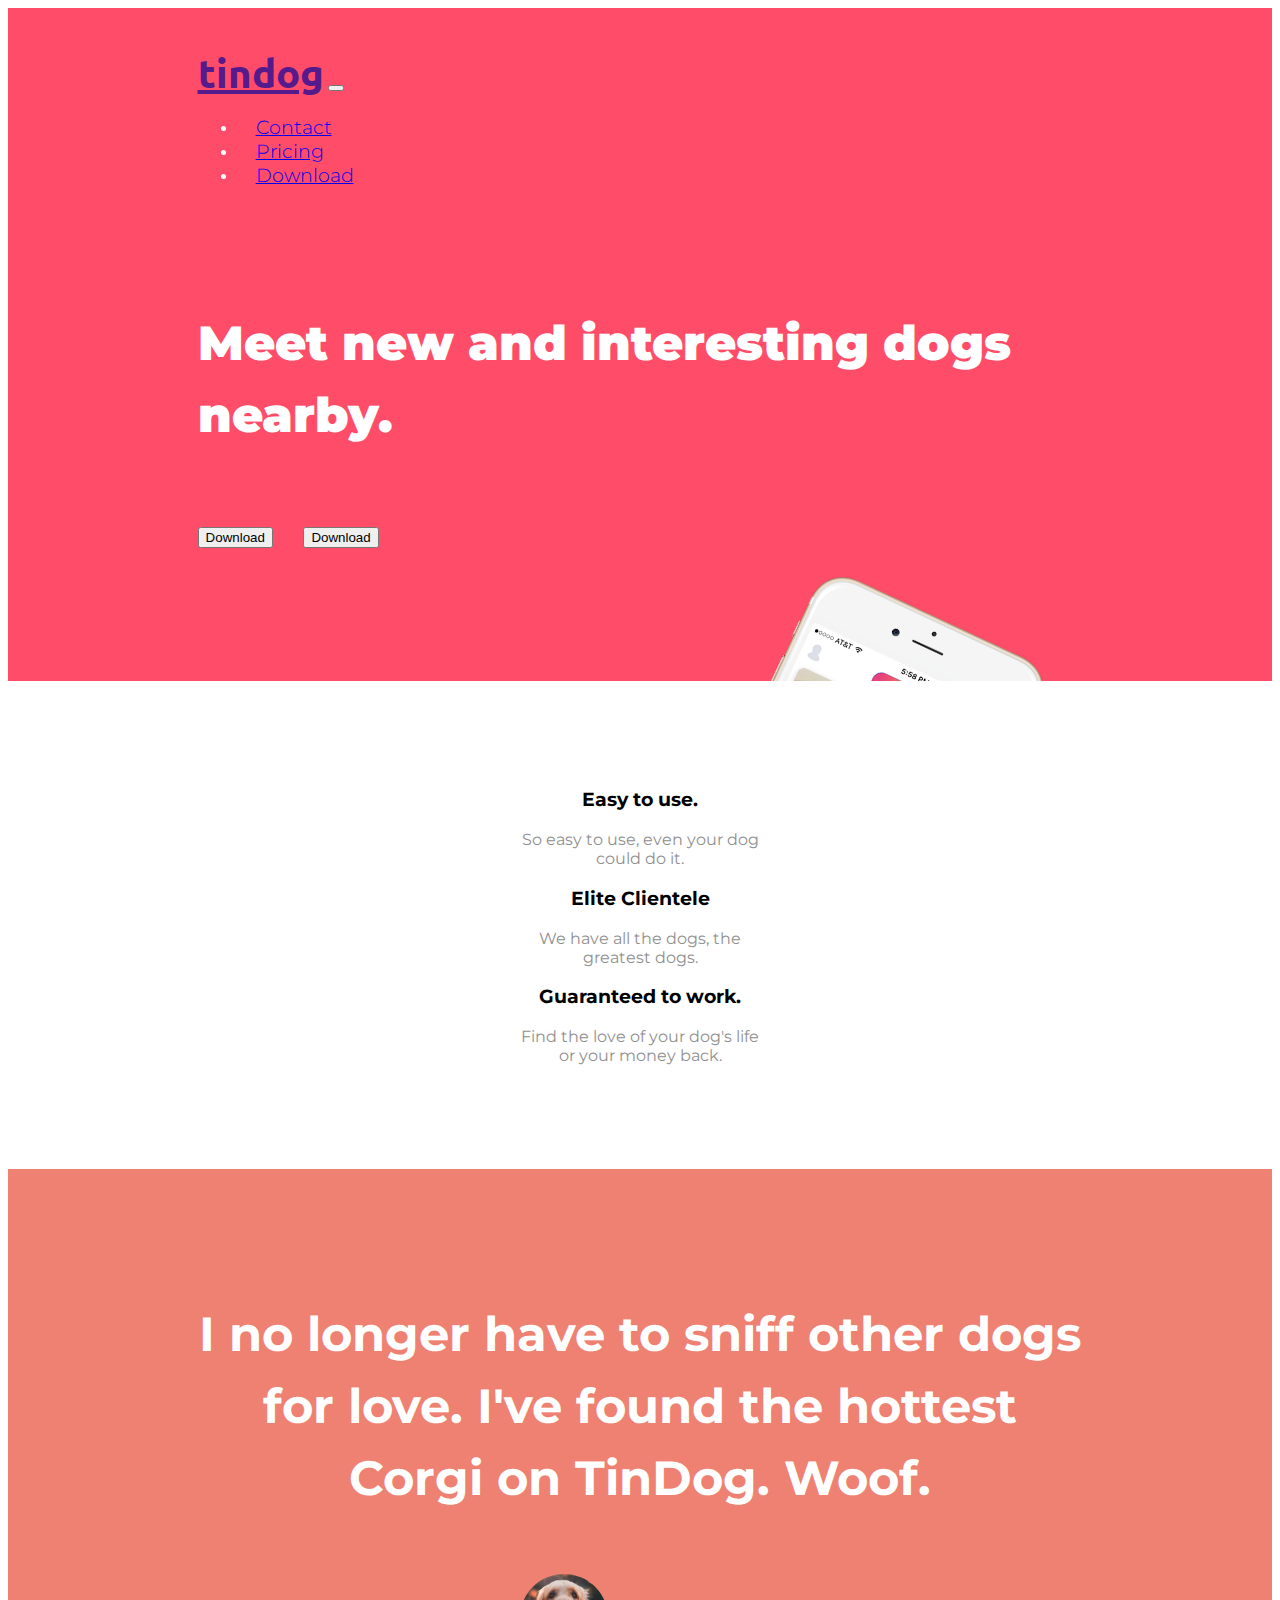
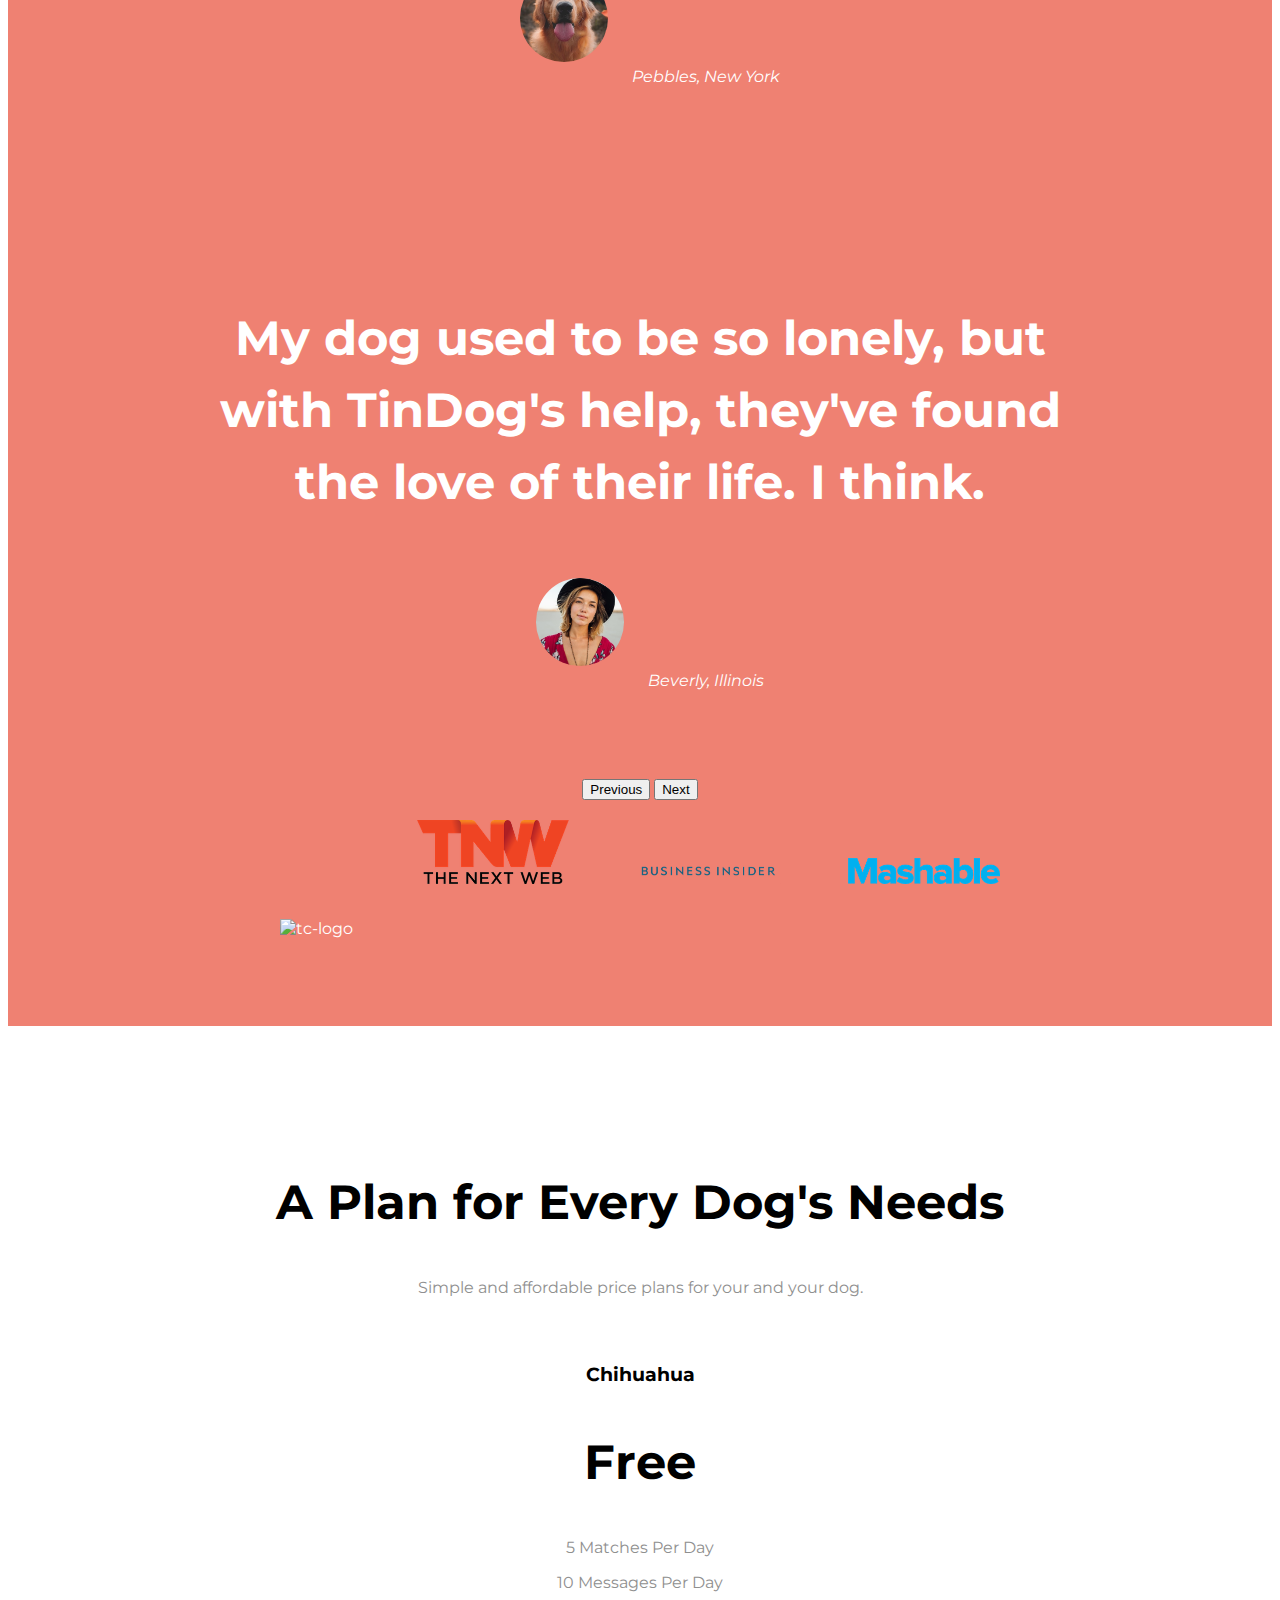
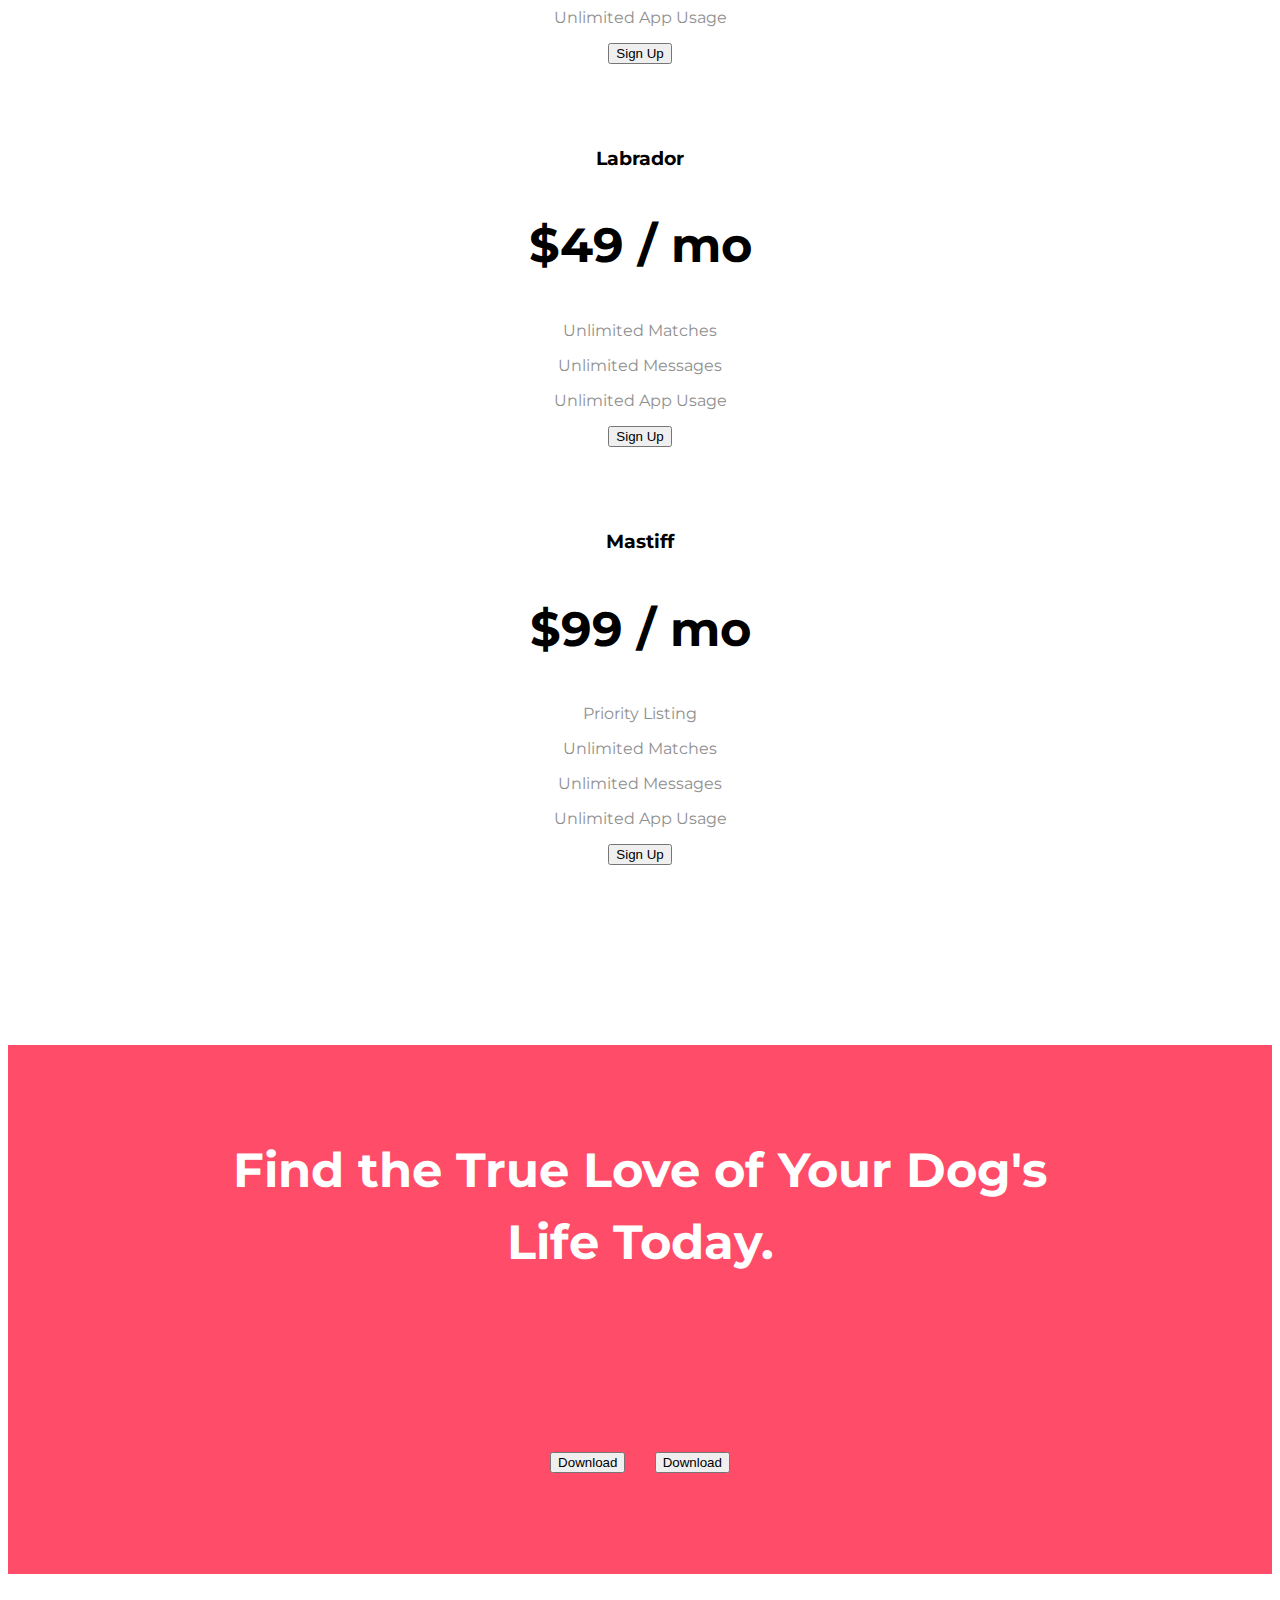
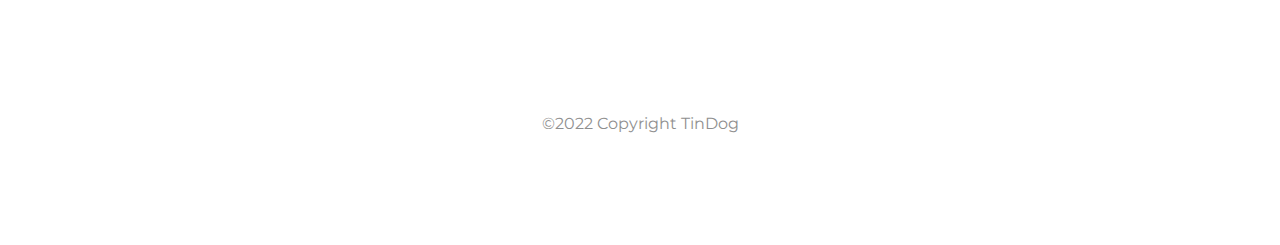
==== commit c0c1b68c: "Typo correction" ====
--- a/index.html
+++ b/index.html
@@ -32,7 +32,7 @@
       <!-- Nav Bar -->
       <nav class="navbar navbar-expand-lg navbar-dark">
         <a class="navbar-brand" href="">tindog</a>
-        <button class="navbar-toggler" type="button" data-toggle="collapse" data-target="#giveItATry" aria-controls="giveItATry" aria-expanded="false" aria-label="Toggle navigation">
+        <button class="navbar-toggler" type="button" data-bs-toggle="collapse" data-bs-target="#giveItATry" aria-controls="giveItATry" aria-expanded="false" aria-label="Toggle navigation">
           <span class="navbar-toggler-icon"></span>
         </button>
         <div class="collapse navbar-collapse" id="giveItATry">
@@ -179,7 +179,7 @@
           </div>
           <div class="card-body">
             <h2 class="price-text">$99 / mo</h2>
-            <p>Pirority Listing</p>
+            <p>Priority Listing</p>
             <p>Unlimited Matches</p>
             <p>Unlimited Messages</p>
             <p>Unlimited App Usage</p>
